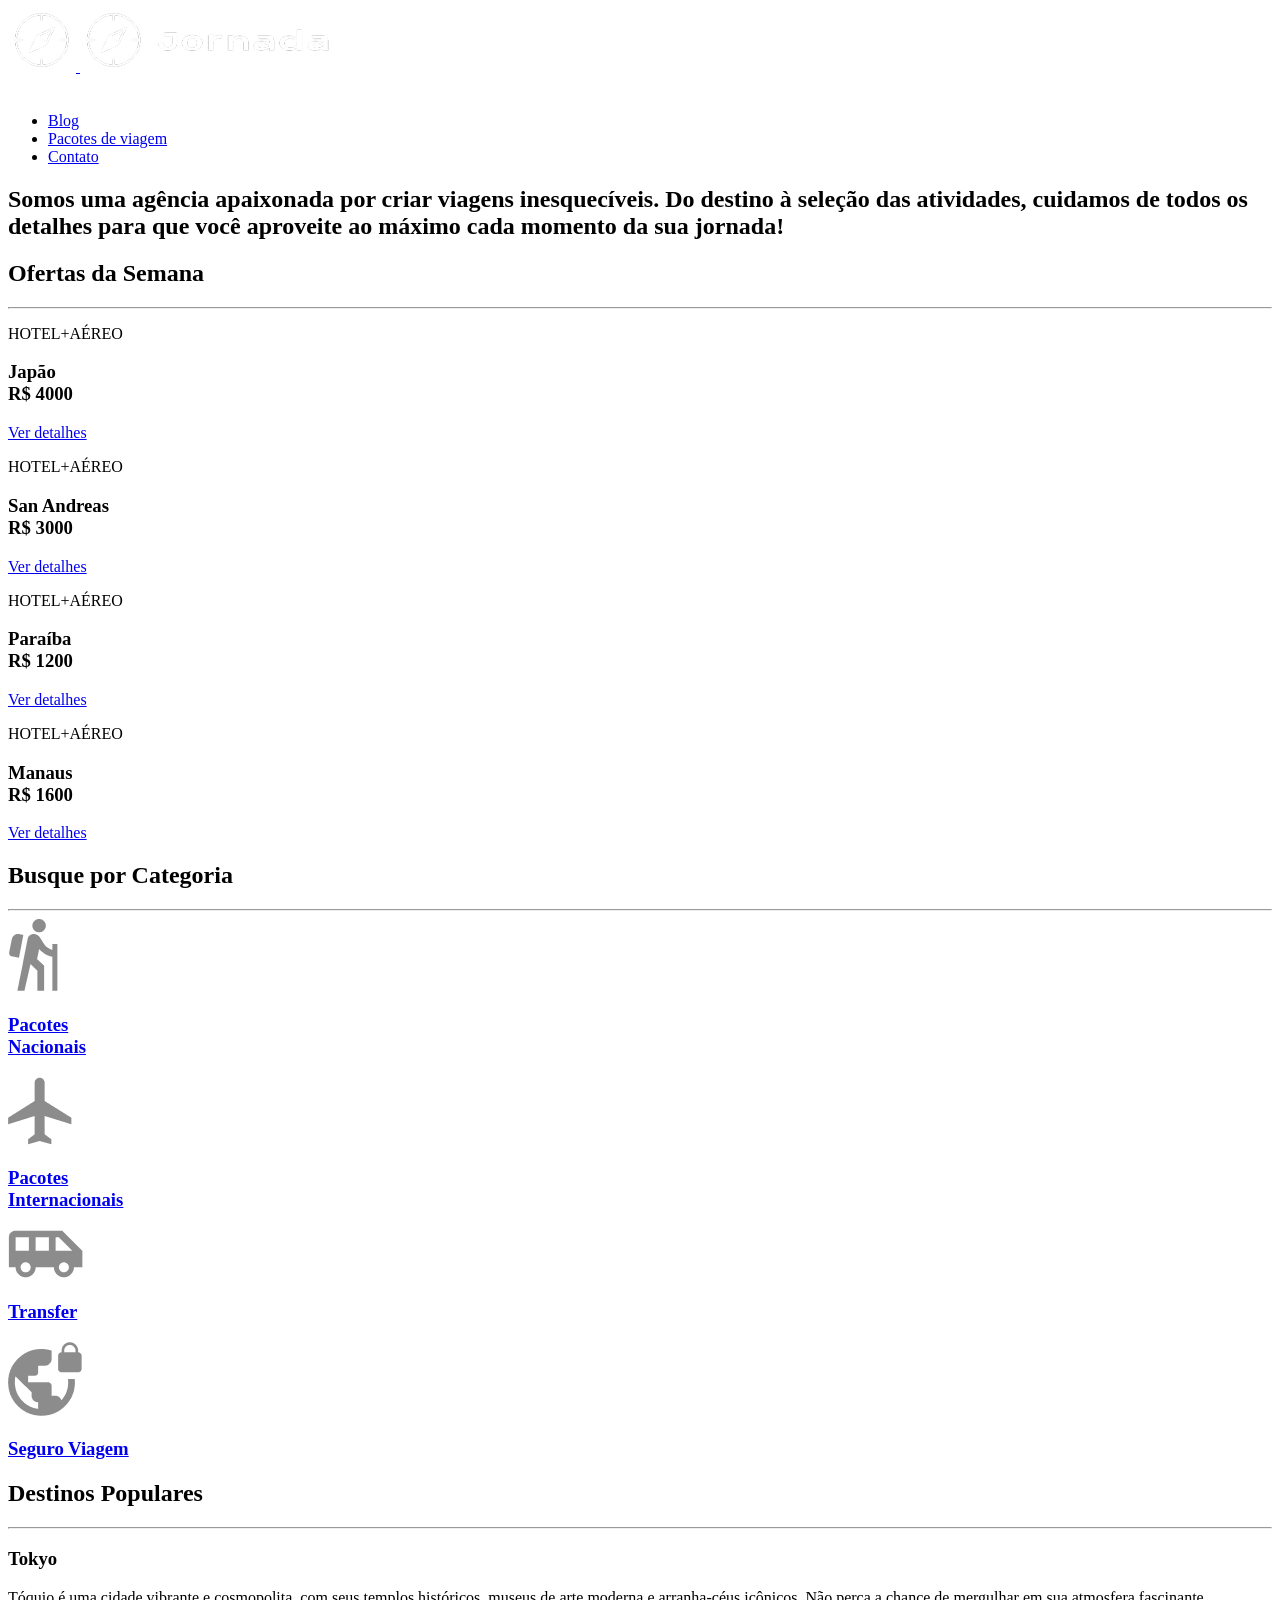
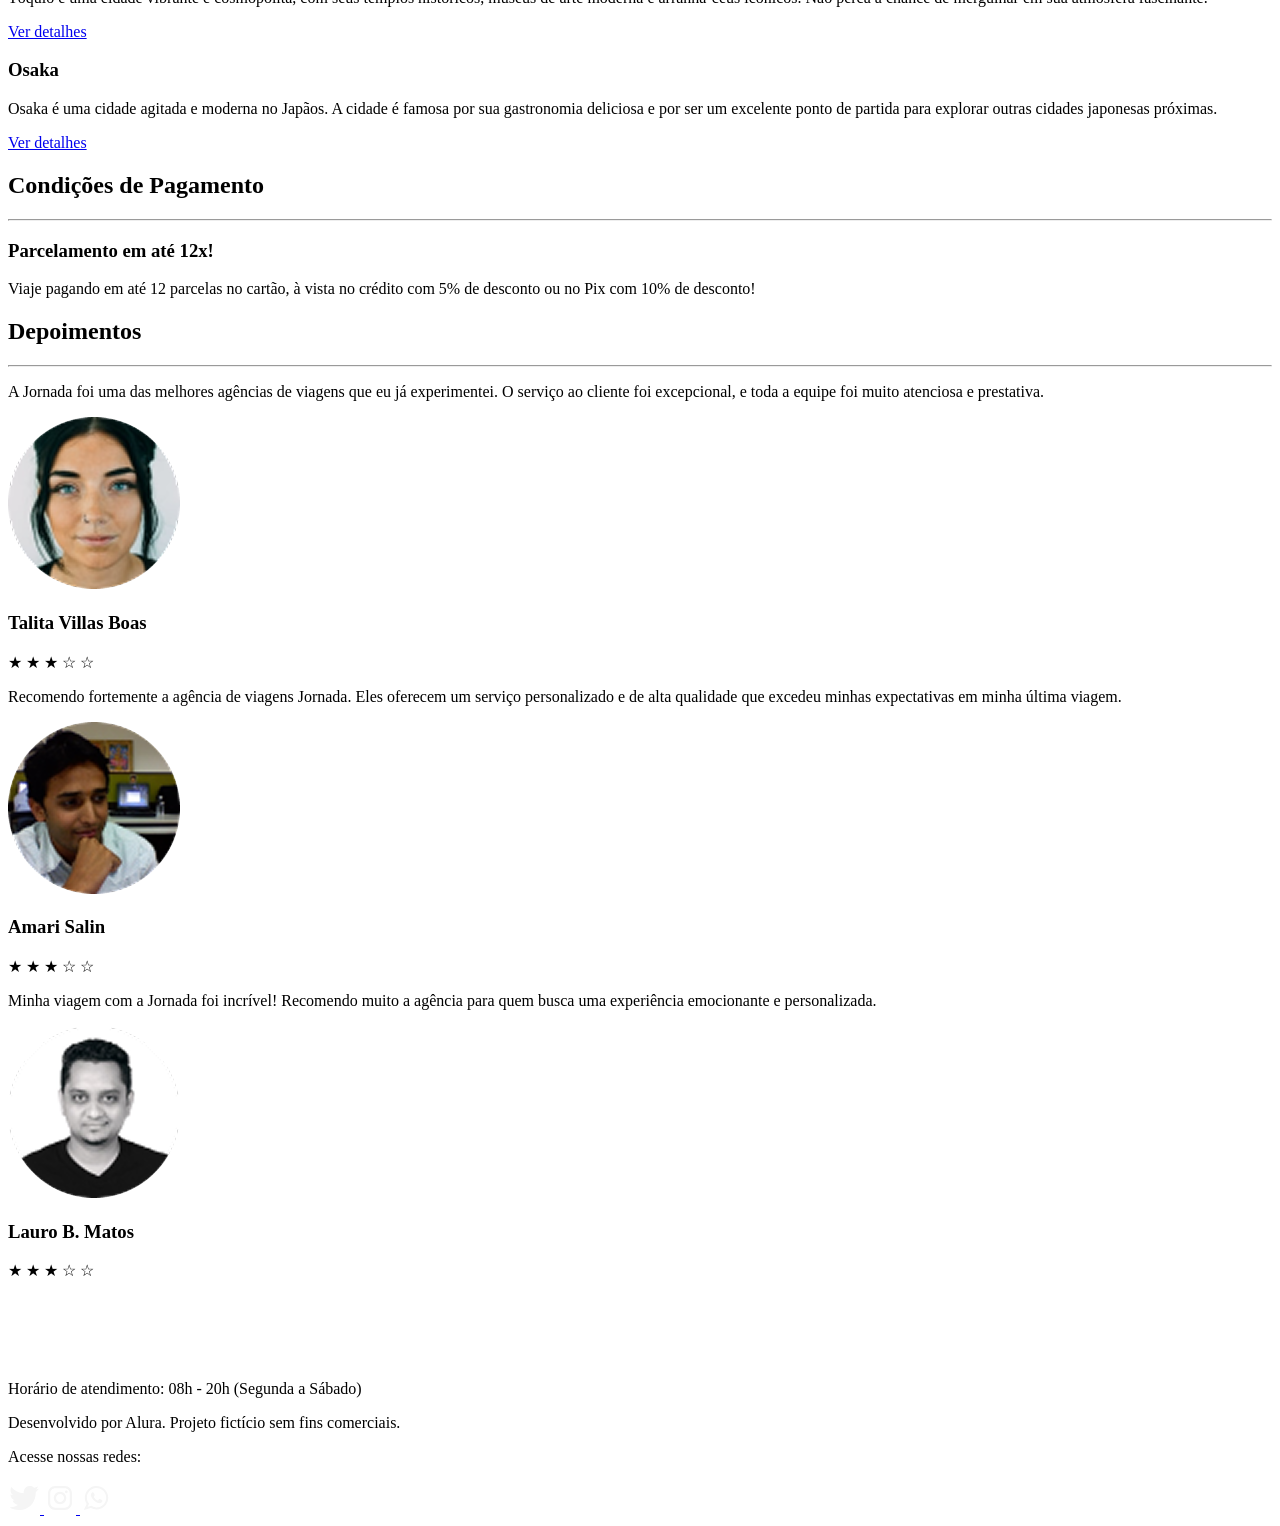
==== index.html @ e06c19de "Adiciona melhorias de acessibilidade" ====
<!doctype html>
<html lang="pt-BR">
  <head>
    <meta charset="UTF-8" />
    <meta name="viewport" content="width=device-width, initial-scale=1.0" />
    <link rel="stylesheet" href="./css/style.css" />
    <title>Jornada Viagens</title>
  </head>
  <body>
    <header class="main-header">
      <a class="logo" href="index.html" title="voltar para a página inicial">
        <img
          class="img-mobile"
          src="img/bussola-jornada-branco.png"
          alt="Bussola do logo Jornada Viagens na cor branca"
        />
        <img
          class="img-desktop"
          src="img/bussola-texto-jornada-branco.png"
          alt="Logo Jornada Viagens na cor branca"
        />
      </a>
      <div class="navigation-menu">
        <label for="menu">
          <img src="img/menu.png" alt="menu" />
        </label>
        <input type="checkbox" id="menu" hidden />
        <nav>
          <ul class="list-links">
            <li>
              <a href="blog.html" target="_blank" title="Acessar Blog">Blog</a>
            </li>
            <li>
              <a
                href="pacotes.html"
                target="_blank"
                title="Acessar Pacotes de viagem"
                >Pacotes de viagem</a
              >
            </li>
            <li>
              <a href="contato.html" target="_blank" title="Acessar Contato"
                >Contato</a
              >
            </li>
          </ul>
        </nav>
      </div>
    </header>
    <section class="hero">
      <div class="hero-img"></div>
      <h2>
        Somos uma agência apaixonada por criar viagens inesquecíveis. Do destino
        à seleção das atividades, cuidamos de todos os detalhes para que você
        aproveite ao máximo cada momento da sua jornada!
      </h2>
    </section>
    <section class="offers">
      <div class="section-title">
        <h2>Ofertas da Semana</h2>
        <hr />
      </div>
      <div class="offers-cards">
        <article class="card japao">
          <header>
            <p class="content-text">HOTEL+AÉREO</p>
            <h3 class="content-title">
              Japão <br />
              <span>R$ 4000</span>
            </h3>
          </header>
          <footer>
            <a href="#" class="button">Ver detalhes</a>
          </footer>
        </article>
        <article class="card san-andreas">
          <header>
            <p class="content-text">HOTEL+AÉREO</p>
            <h3 class="content-title">
              San Andreas <br />
              <span>R$ 3000</span>
            </h3>
          </header>
          <footer>
            <a href="#" class="button">Ver detalhes</a>
          </footer>
        </article>
        <article class="card paraiba">
          <header>
            <p class="content-text">HOTEL+AÉREO</p>
            <h3 class="content-title">
              Paraíba <br />
              <span>R$ 1200</span>
            </h3>
          </header>
          <footer>
            <a href="#" class="button">Ver detalhes</a>
          </footer>
        </article>
        <article class="card manaus">
          <header>
            <p class="content-text">HOTEL+AÉREO</p>
            <h3 class="content-title">
              Manaus <br />
              <span>R$ 1600</span>
            </h3>
          </header>
          <footer>
            <a href="#" class="button">Ver detalhes</a>
          </footer>
        </article>
      </div>
    </section>
    <section class="categories">
      <div class="section-title">
        <h2>Busque por Categoria</h2>
        <hr />
      </div>
      <div class="categories-cards">
        <a
          class="card"
          href="#"
          target="_blank"
          title="Busque pela categoria Pacotes Nacionais"
        >
          <img
            src="img/icone-caminhada.png"
            alt="ícone cinza representando uma pessoa fazendo tracking"
          />
          <h3 class="content-title">
            Pacotes<br />
            Nacionais
          </h3>
        </a>

        <a
          class="card"
          href="#"
          target="_blank"
          title="Busque pela categoria Pacotes Internacionais"
        >
          <img
            src="img/icone-aviao.png"
            alt="ícone cinza representando um avião"
          />
          <h3 class="content-title">
            Pacotes <br />
            Internacionais
          </h3>
        </a>
        <a
          class="card single-line transfer"
          href="#"
          target="_blank"
          title="Busque pela categoria Transfer"
        >
          <img
            src="img/icone-onibus.png"
            alt="ícone cinza representando um ônibus"
          />
          <h3 class="content-title">Transfer</h3>
        </a>
        <a
          class="card single-line"
          href="#"
          target="_blank"
          title="Busque pela categoria Seguro Viagem"
        >
          <img
            src="img/icone-planeta.png"
            alt="ícone cinza representando o planeta terra com um cadeado"
          />
          <h3 class="content-title">Seguro Viagem</h3>
        </a>
      </div>
    </section>
    <section class="destinations">
      <div class="section-title">
        <h2>Destinos Populares</h2>
        <hr />
      </div>
      <div class="destination-items">
        <article class="item tokyo">
          <header>
            <div class="img-item"></div>
            <h3  class="content-title">Tokyo</h3 >
          </header>
          <p class="content-text">
            Tóquio é uma cidade vibrante e cosmopolita, com seus templos
            históricos, museus de arte moderna e arranha-céus icônicos. Não
            perca a chance de mergulhar em sua atmosfera fascinante.
          </p>
          <footer>
            <a
              href="#"
              class="button"
              target="_blank"
              title="Veja mais detalhes do destino Tokyo"
              >Ver detalhes</a
            >
          </footer>
        </article>
        <article class="item osaka">
          <header>
            <div class="img-item"></div>
            <h3  class="content-title">Osaka</h3>
          </header>
          <p class="content-text">
            Osaka é uma cidade agitada e moderna no Japãos. A cidade é famosa
            por sua gastronomia deliciosa e por ser um excelente ponto de
            partida para explorar outras cidades japonesas próximas.
          </p>
          <footer>
            <a
              href="#"
              class="button"
              target="_blank"
              title="Veja mais detalhes do destino Osaka"
              >Ver detalhes</a
            >
          </footer>
        </article>
      </div>
    </section>
    <section class="payments">
      <header class="section-title">
        <h2>Condições de Pagamento</h2>
        <hr />
      </header>
      <div class="content-container">
        <div class="text-content">
          <h3 class="content-title">Parcelamento em até 12x!</h3>
          <p class="content-text">
            Viaje pagando em até 12 parcelas no cartão, à vista no crédito com
            5% de desconto ou no Pix com 10% de desconto!
          </p>
        </div>
        <div class="image-gallery">
          <div class="image first"></div>
          <div class="image second"></div>
          <div class="image thirdy colspan-2"></div>
        </div>
      </div>
    </section>
    <section class="testimonials">
      <header class="section-title">
        <h2>Depoimentos</h2>
        <hr />
      </header>
      <div class="testimonial-container">
        <article>
          <header>
            <p>A Jornada foi uma das melhores agências de viagens que eu já experimentei. O serviço ao cliente foi excepcional, e toda a equipe foi muito atenciosa e prestativa.</p>
          </header>
          <footer>
            <img src="img/avatar-talita.png" alt="Foto de perfil para identificar usuário que registrou o depoimento">
            <div class="profile-content">
              <h3>Talita Villas Boas</h3>
              <div class="rating">
                <span class="star">★</span>
                <span class="star">★</span>
                <span class="star">★</span>
                <span class="star">☆</span>
                <span class="star">☆</span>
              </div>
            </div>
          </footer>
        </article>
        <article>
          <header>
            <p>Recomendo fortemente a agência de viagens Jornada. Eles oferecem um serviço personalizado e de alta qualidade que excedeu minhas expectativas em minha última viagem.</p>
          </header>
          <footer>
            <img src="img/avatar-amari.png" alt="Foto de perfil para identificar usuário que registrou o depoimento">
            <div class="profile-content">
              <h3>Amari Salin</h3>
              <div class="rating">
                <span class="star">★</span>
                <span class="star">★</span>
                <span class="star">★</span>
                <span class="star">☆</span>
                <span class="star">☆</span>
              </div>
            </div>
          </footer>
        </article>
        <article>
          <header>
            <p>Minha viagem com a Jornada foi incrível! Recomendo muito a agência para quem busca uma experiência emocionante e personalizada.</p>
          </header>
          <footer>
            <img src="img/avatar-lauro.png" alt="Foto de perfil para identificar usuário que registrou o depoimento">
            <div class="profile-content">
              <h3>Lauro B. Matos</h3>
              <div class="rating">
                <span class="star">★</span>
                <span class="star">★</span>
                <span class="star">★</span>
                <span class="star">☆</span>
                <span class="star">☆</span>
              </div>
            </div>
          </footer>
        </article>
      </div>
    </section>
    <section class="bottom-hero">
      <div class="hero-img"></div>
    </section>
    <footer class="main-footer">
      <div class="footer-content">
        <img src="/img/logo-jornada-footer.png" alt="Logo da Jornada">
          <p>Horário de atendimento: 08h - 20h (Segunda a Sábado)</p>
          <p>Desenvolvido por Alura. Projeto fictício sem fins comerciais.</p>
      </div>
      <div class="footer-social">
        <p>Acesse nossas redes:</p>
          <a href="#" target="_blank" title="Acesse o Twitter do Jornada Viagens">
            <img src="/img/icone-x.svg" alt="Ícone da logo do X">
          </a>
          <a href="#" target="_blank" title="Acesse o Instragram do Jornada Viagens">
            <img src="/img/icone-instagram.svg" alt="Ícone da logo do instagram">
          </a>
           <a href="#" target="_blank" title="Entre em contato via Whatsapp">
            <img src="/img/icone-whatsapp.svg" alt="Ícone da logo do whatsapp">
          </a>
      </div>
    </footer>
  </body>
</html>
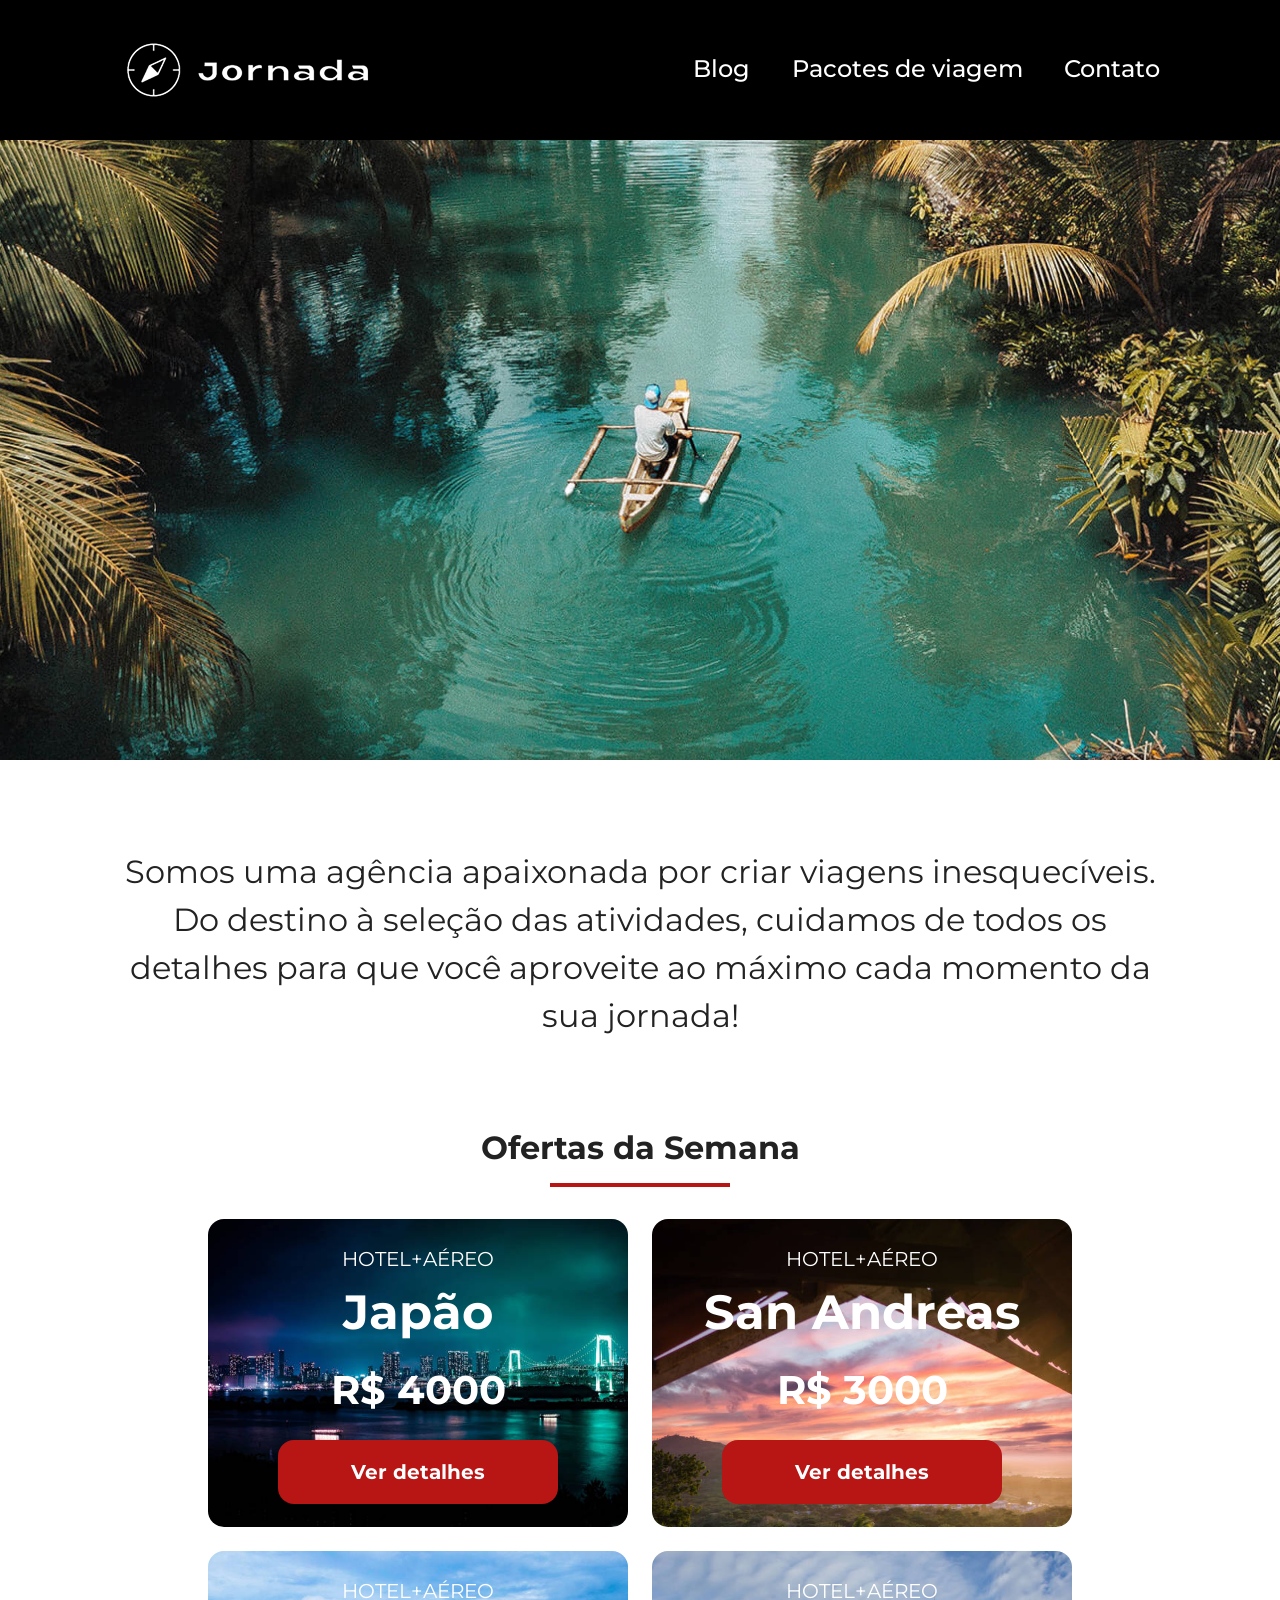
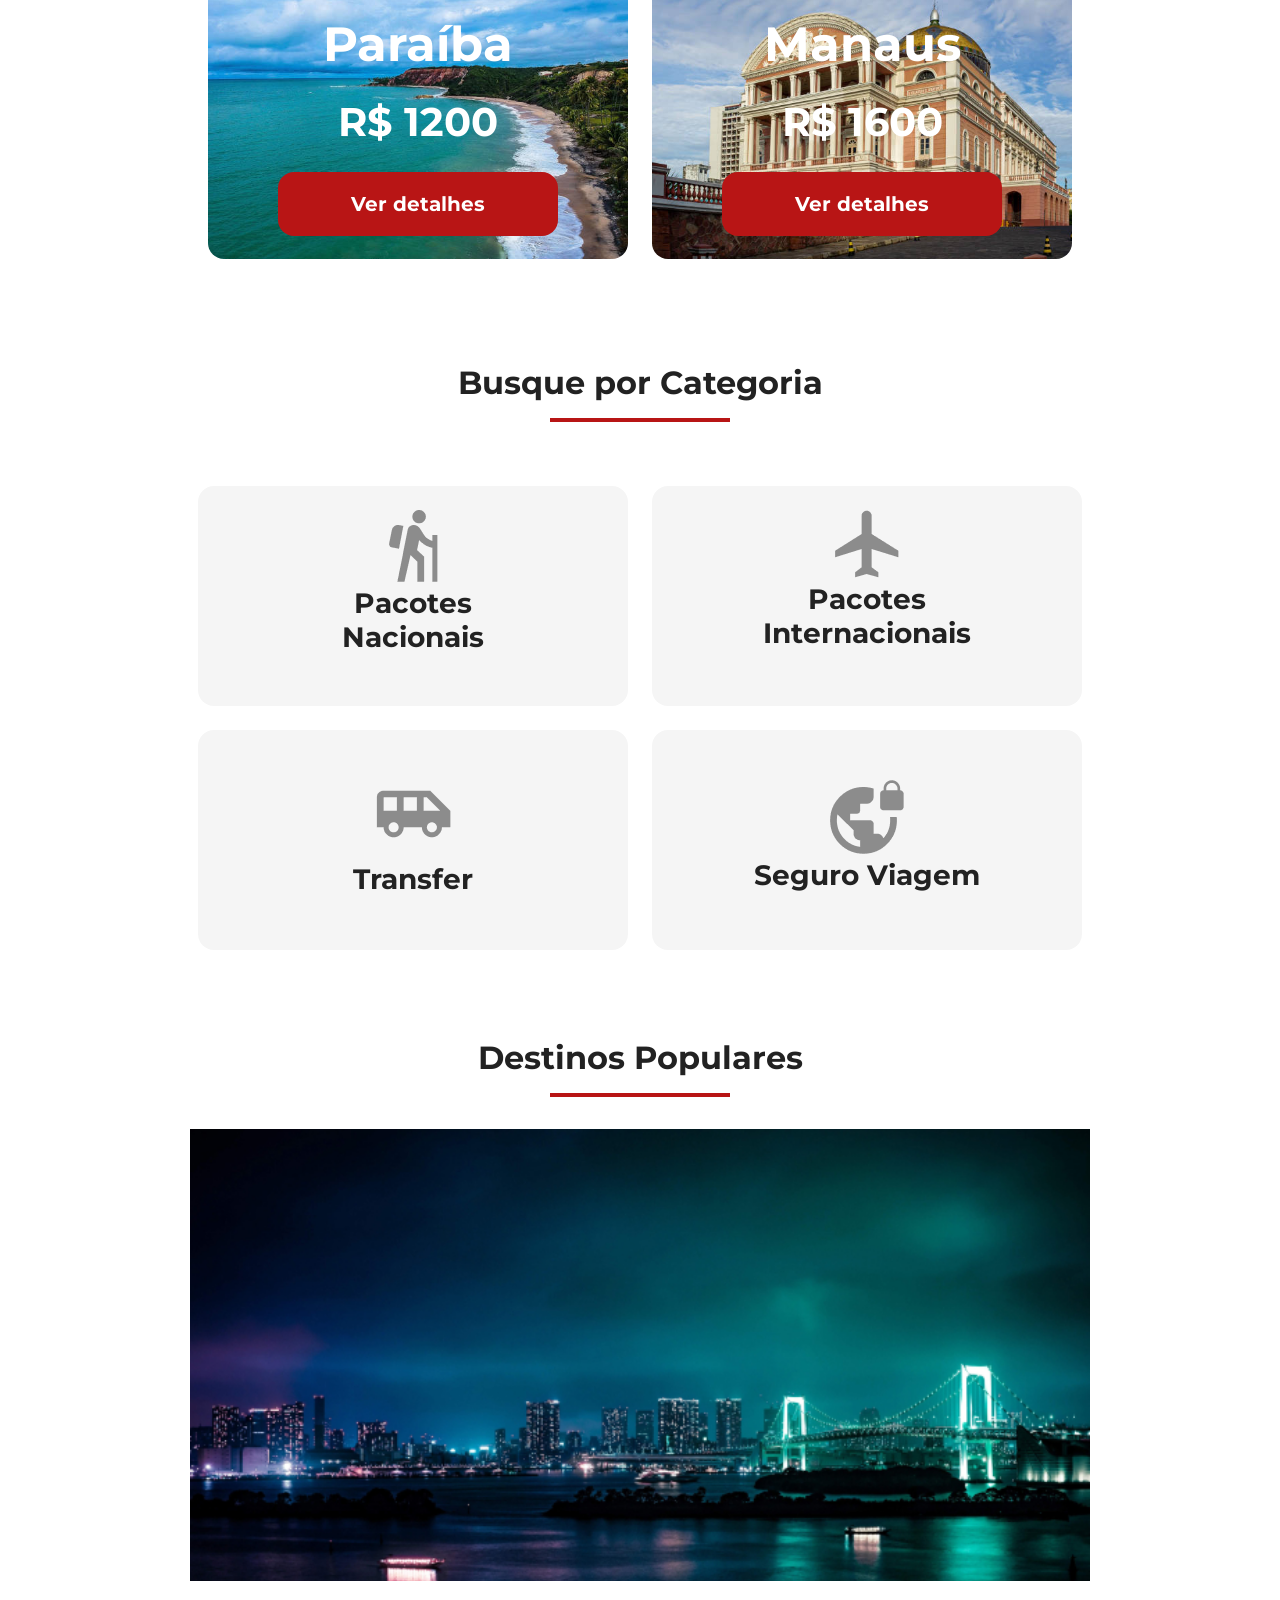
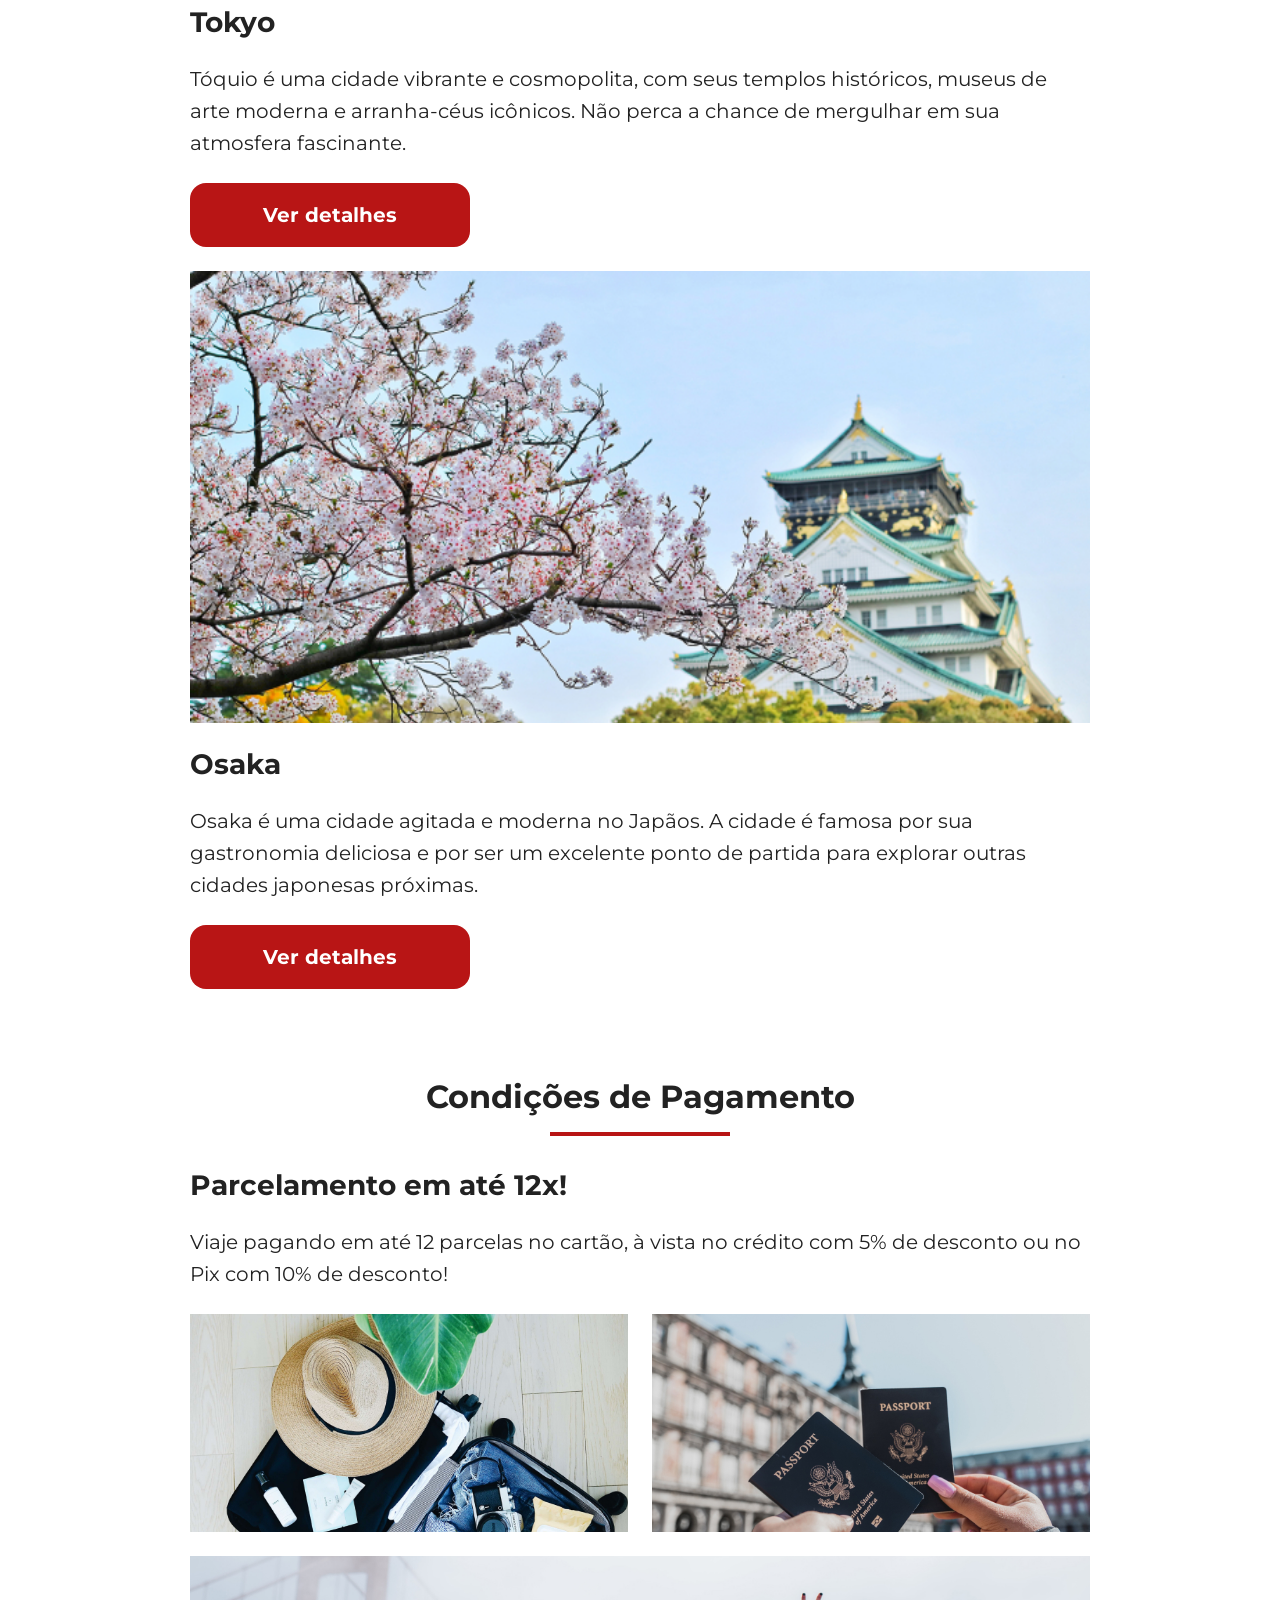
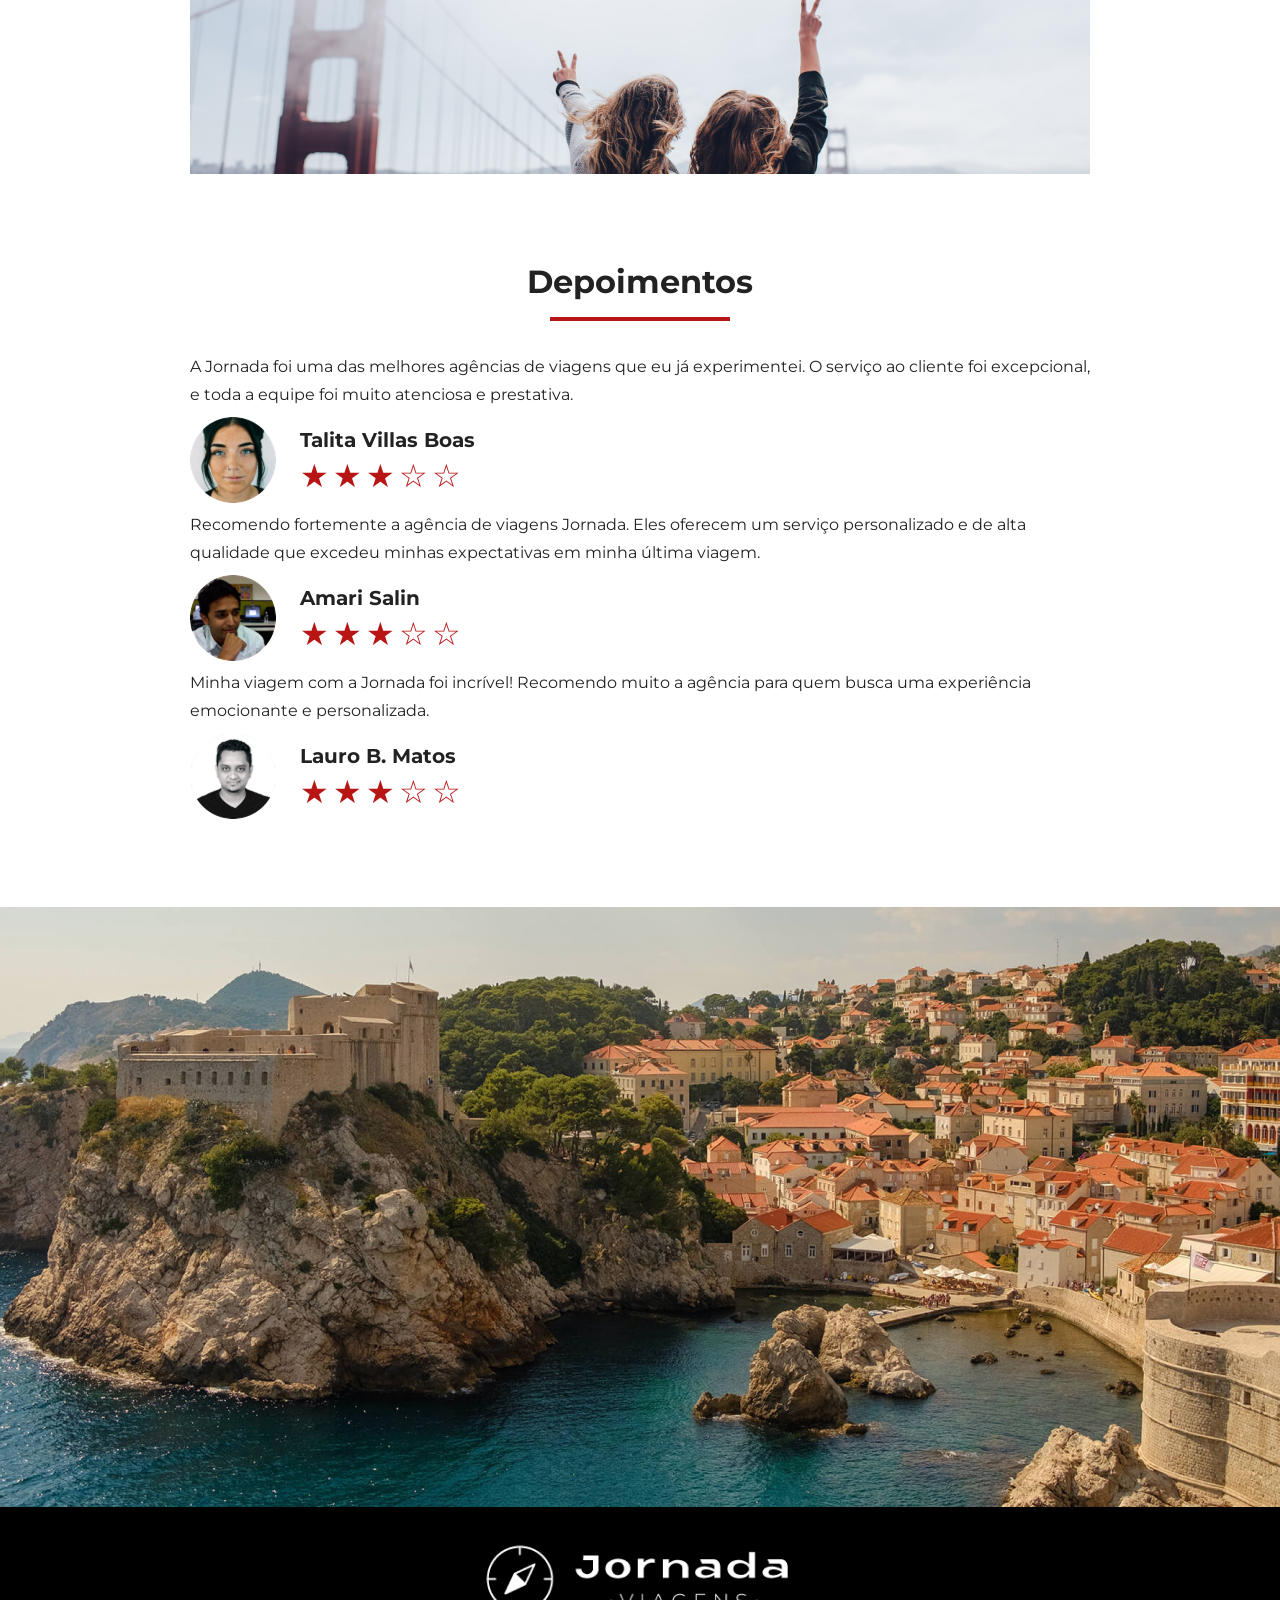
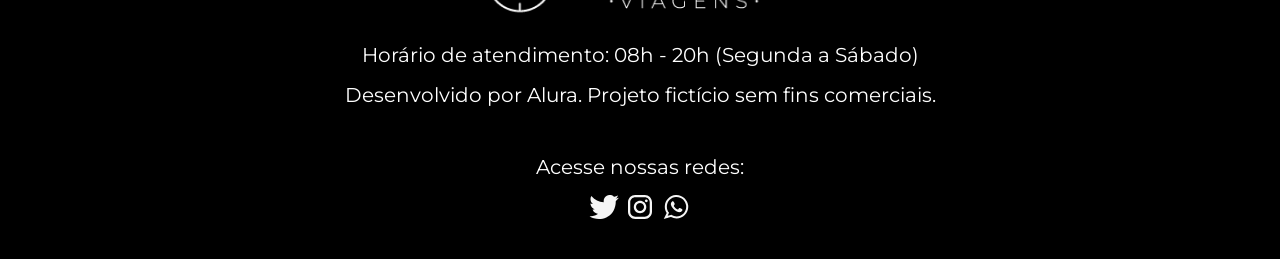
==== commit 6380e561: "Finaliza a página de blog" ====
--- a/index.html
+++ b/index.html
@@ -3,7 +3,26 @@
   <head>
     <meta charset="UTF-8" />
     <meta name="viewport" content="width=device-width, initial-scale=1.0" />
+    <meta
+      name="description"
+      content="Jornada Viagens,uma agência apaixonada por criar viagens inesquecíveis"
+    />
+    <meta name="og:title" content="Jornada Viagens" />
+    <meta
+      name="og:description"
+      content="Jornada Viagens,uma agência apaixonada por criar viagens inesquecíveis"
+    />
+    <meta
+      name="og:image"
+      content="https://brunorsnts.github.io/jornada-viagens/img/logo-jornada-footer.png"
+    />
+    <meta name="og:type" content="website" />
+    <meta
+      name="og:url"
+      content="https://brunorsnts.github.io/jornada-viagens"
+    />
     <link rel="stylesheet" href="./css/style.css" />
+    <link rel="icon" href="favico.svg" type="image/x-icon" />
     <title>Jornada Viagens</title>
   </head>
   <body>
@@ -32,7 +51,7 @@
             </li>
             <li>
               <a
-                href="pacotes.html"
+                href="pacotes-de-viagem.html"
                 target="_blank"
                 title="Acessar Pacotes de viagem"
                 >Pacotes de viagem</a
@@ -48,7 +67,7 @@
       </div>
     </header>
     <section class="hero">
-      <div class="hero-img"></div>
+      <div class="hero-img bg-index"></div>
       <h2>
         Somos uma agência apaixonada por criar viagens inesquecíveis. Do destino
         à seleção das atividades, cuidamos de todos os detalhes para que você
@@ -183,7 +202,7 @@
         <article class="item tokyo">
           <header>
             <div class="img-item"></div>
-            <h3  class="content-title">Tokyo</h3 >
+            <h3 class="content-title">Tokyo</h3>
           </header>
           <p class="content-text">
             Tóquio é uma cidade vibrante e cosmopolita, com seus templos
@@ -203,7 +222,7 @@
         <article class="item osaka">
           <header>
             <div class="img-item"></div>
-            <h3  class="content-title">Osaka</h3>
+            <h3 class="content-title">Osaka</h3>
           </header>
           <p class="content-text">
             Osaka é uma cidade agitada e moderna no Japãos. A cidade é famosa
@@ -250,10 +269,17 @@
       <div class="testimonial-container">
         <article>
           <header>
-            <p>A Jornada foi uma das melhores agências de viagens que eu já experimentei. O serviço ao cliente foi excepcional, e toda a equipe foi muito atenciosa e prestativa.</p>
-          </header>
-          <footer>
-            <img src="img/avatar-talita.png" alt="Foto de perfil para identificar usuário que registrou o depoimento">
+            <p>
+              A Jornada foi uma das melhores agências de viagens que eu já
+              experimentei. O serviço ao cliente foi excepcional, e toda a
+              equipe foi muito atenciosa e prestativa.
+            </p>
+          </header>
+          <footer>
+            <img
+              src="img/avatar-talita.png"
+              alt="Foto de perfil para identificar usuário que registrou o depoimento"
+            />
             <div class="profile-content">
               <h3>Talita Villas Boas</h3>
               <div class="rating">
@@ -268,10 +294,17 @@
         </article>
         <article>
           <header>
-            <p>Recomendo fortemente a agência de viagens Jornada. Eles oferecem um serviço personalizado e de alta qualidade que excedeu minhas expectativas em minha última viagem.</p>
-          </header>
-          <footer>
-            <img src="img/avatar-amari.png" alt="Foto de perfil para identificar usuário que registrou o depoimento">
+            <p>
+              Recomendo fortemente a agência de viagens Jornada. Eles oferecem
+              um serviço personalizado e de alta qualidade que excedeu minhas
+              expectativas em minha última viagem.
+            </p>
+          </header>
+          <footer>
+            <img
+              src="img/avatar-amari.png"
+              alt="Foto de perfil para identificar usuário que registrou o depoimento"
+            />
             <div class="profile-content">
               <h3>Amari Salin</h3>
               <div class="rating">
@@ -286,10 +319,16 @@
         </article>
         <article>
           <header>
-            <p>Minha viagem com a Jornada foi incrível! Recomendo muito a agência para quem busca uma experiência emocionante e personalizada.</p>
-          </header>
-          <footer>
-            <img src="img/avatar-lauro.png" alt="Foto de perfil para identificar usuário que registrou o depoimento">
+            <p>
+              Minha viagem com a Jornada foi incrível! Recomendo muito a agência
+              para quem busca uma experiência emocionante e personalizada.
+            </p>
+          </header>
+          <footer>
+            <img
+              src="img/avatar-lauro.png"
+              alt="Foto de perfil para identificar usuário que registrou o depoimento"
+            />
             <div class="profile-content">
               <h3>Lauro B. Matos</h3>
               <div class="rating">
@@ -305,25 +344,32 @@
       </div>
     </section>
     <section class="bottom-hero">
-      <div class="hero-img"></div>
+      <div class="hero-img bg-index"></div>
     </section>
     <footer class="main-footer">
       <div class="footer-content">
-        <img src="/img/logo-jornada-footer.png" alt="Logo da Jornada">
-          <p>Horário de atendimento: 08h - 20h (Segunda a Sábado)</p>
-          <p>Desenvolvido por Alura. Projeto fictício sem fins comerciais.</p>
+        <img src="/img/logo-jornada-footer.png" alt="Logo da Jornada" />
+        <p>Horário de atendimento: 08h - 20h (Segunda a Sábado)</p>
+        <p>Desenvolvido por Alura. Projeto fictício sem fins comerciais.</p>
       </div>
       <div class="footer-social">
         <p>Acesse nossas redes:</p>
-          <a href="#" target="_blank" title="Acesse o Twitter do Jornada Viagens">
-            <img src="/img/icone-x.svg" alt="Ícone da logo do X">
-          </a>
-          <a href="#" target="_blank" title="Acesse o Instragram do Jornada Viagens">
-            <img src="/img/icone-instagram.svg" alt="Ícone da logo do instagram">
-          </a>
-           <a href="#" target="_blank" title="Entre em contato via Whatsapp">
-            <img src="/img/icone-whatsapp.svg" alt="Ícone da logo do whatsapp">
-          </a>
+        <a href="#" target="_blank" title="Acesse o Twitter do Jornada Viagens">
+          <img src="/img/icone-x.svg" alt="Ícone da logo do X" />
+        </a>
+        <a
+          href="#"
+          target="_blank"
+          title="Acesse o Instragram do Jornada Viagens"
+        >
+          <img
+            src="/img/icone-instagram.svg"
+            alt="Ícone da logo do instagram"
+          />
+        </a>
+        <a href="#" target="_blank" title="Entre em contato via Whatsapp">
+          <img src="/img/icone-whatsapp.svg" alt="Ícone da logo do whatsapp" />
+        </a>
       </div>
     </footer>
   </body>
--- a/css/style.css
+++ b/css/style.css
@@ -0,0 +1,11 @@
+@import url(global.css);
+@import url(header.css);
+@import url(hero.css);
+@import url(offers.css);
+@import url(categories.css);
+@import url(destinations.css);
+@import url(payments.css);
+@import url(testimonials.css);
+@import url(footer.css);
+@import url(guide.css);
+@import url(suggestions.css);
